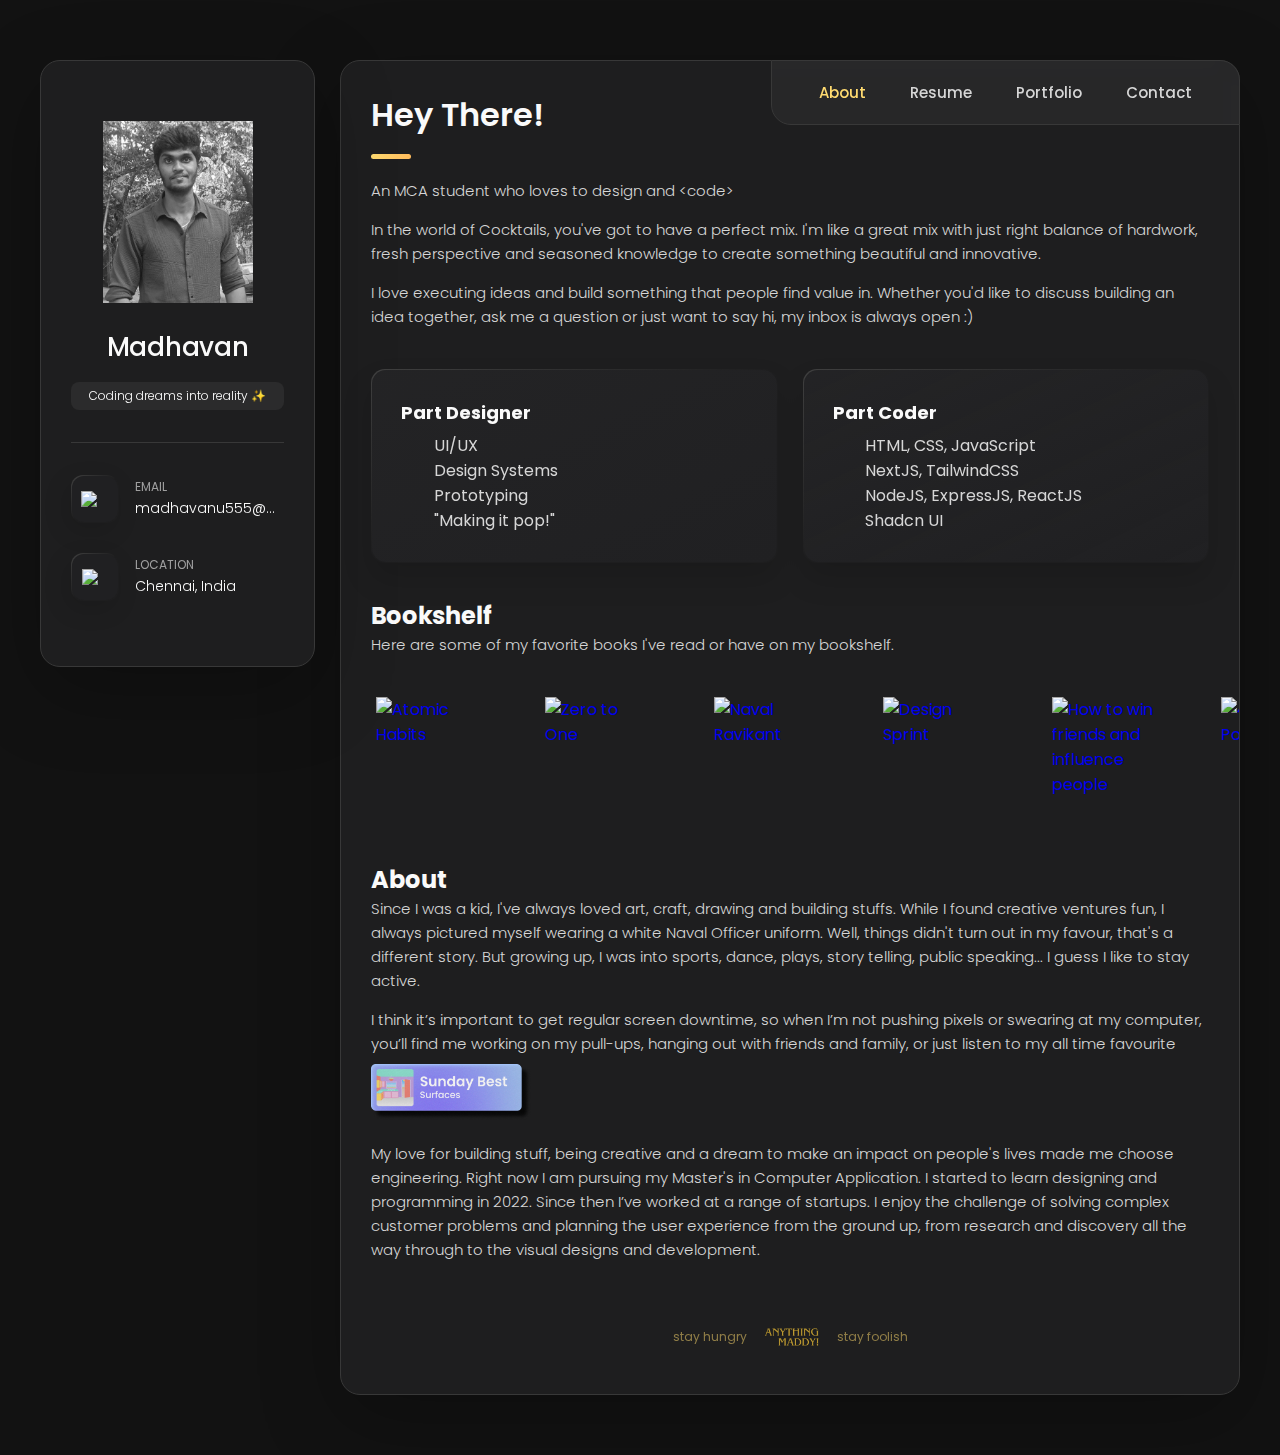
==== index.html @ 7c561928 "Update source" ====
<!DOCTYPE html>
<html lang="en">

<head>
    <meta charset="UTF-8">
    <meta http-equiv="X-UA-Compatible" content="IE=edge">
    <meta name="viewport" content="width=device-width, initial-scale=1.0">
    <title>Madhavan Portfolio</title>
    <meta name="description" content="Welcome! I am Madhavan, an MCA student who loves to design and code. 
  In the world of Cocktails, you've got to have a perfect mix. I'm like a great mix with just right balance of hardwork, 
  fresh perspective and seasoned knowledge to create something beautiful and innovative. Explore my portfolio and reach out to me,
  whether you'd like to discuss building an idea together, ask me a question or just want to say hi, my inbox is always open ">


    <link rel="icon" type="image/x-icon" href="Madhavan.com/assets/images/MaddyFavicon.jpeg">

    <!-- for microsoft clarity (analytics) -->

    <script type="text/javascript">
        (function(c, l, a, r, i, t, y) {
            c[a] = c[a] || function() {
                (c[a].q = c[a].q || []).push(arguments)
            };
            t = l.createElement(r);
            t.async = 1;
            t.src = "https://www.clarity.ms/tag/" + i;
            y = l.getElementsByTagName(r)[0];
            y.parentNode.insertBefore(t, y);
        })(window, document, "clarity", "script", "iaod2ziy6x");
    </script>


    <!--
    - custom css link
  -->
    <link rel="stylesheet" href="Madhavan.com/assets/css/style.css">

    <!--
    - google font link
  -->
    <link rel="preconnect" href="https://fonts.googleapis.com">
    <link rel="preconnect" href="https://fonts.gstatic.com" crossorigin>
    <link href="https://fonts.googleapis.com/css2?family=Poppins:wght@300;400;500;600&display=swap" rel="stylesheet">
</head>

<body>

    <!--
    - #MAIN
  -->

    <main>

        <!--
      - #SIDEBAR
    -->

        <aside class="sidebar" data-sidebar>

            <div class="sidebar-info">

                <figure class="avatar-box">
                    <img src="./Madhavan.com/assets/images/Madhavan.jpg" alt="Madhavan A R" width="80" id="kunal" loading="eager">
                </figure>

                <div class="info-content">
                    <h1 class="name" title="Madhavan">Madhavan</h1>

                    <p class="title">Coding dreams into reality ✨ </p>
                </div>

                <button class="info_more-btn" data-sidebar-btn>
          <p>More</p>
        </button>

            </div>

            <div class="sidebar-info_more">

                <div class="separator"></div>

                <ul class="contacts-list">

                    <li class="contact-item">

                        <div class="icon-box">
                            <img src="https://em-content.zobj.net/source/microsoft-teams/363/love-letter_1f48c.png" style="width: 60%; pointer-events: none;
              user-select: none;" class=".amelia-img" />
                        </div>

                        <div class="contact-info">
                            <p class="contact-title">Email</p>

                            <a href="mailto:madhavanu555@gmail.com" class="contact-link">madhavanu555@gmail.com</a>
                        </div>

                    </li>

                    <!-- <li class="contact-item">

            <div class="icon-box">
              <ion-icon name="phone-portrait-outline"></ion-icon>
            </div>

            <div class="contact-info">
              <p class="contact-title">Phone</p>

              <a href="tel:+919326007088" class="contact-link">+91 9326007088</a>
            </div>

          </li> -->

                    <!-- <li class="contact-item">

            <div class="icon-box">
              <ion-icon name="calendar-outline"></ion-icon>
            </div>

            <div class="contact-info">
              <p class="contact-title">Birthday</p>

              <time datetime="1982-06-23">June 23, 1982</time>
            </div>

          </li> -->

                    <li class="contact-item">

                        <div class="icon-box">
                            <img src="https://em-content.zobj.net/source/microsoft-teams/363/world-map_1f5fa-fe0f.png" style="width: 55%; pointer-events: none;
              user-select: none;" class=".amelia-img" />
                        </div>

                        <div class="contact-info">
                            <p class="contact-title">Location</p>

                            <address>Chennai, India</address>
                        </div>

                    </li>

                </ul>

                <div class="separator"></div>

                <ul class="social-list">

                    <li class="social-item">
                        <a href="https://github.com/MadhavanAR" target="_blank" class="social-link">
                            <ion-icon name="logo-github"></ion-icon>
                        </a>
                    </li>

                    <li class="social-item">
                        <a href="https://www.linkedin.com/in/madhavan-a-86780228a?utm_source=share&utm_campaign=share_via&utm_content=profile&utm_medium=android_app" target="_blank" class="social-link">
                            <ion-icon name="logo-linkedin"></ion-icon>
                        </a>
                    </li>

                    <li class="social-item">
                        <a href="https://www.instagram.com/_.maddy_here._/?next=%2F&hl=en" target="_blank" class="social-link">
                            <ion-icon name="logo-instagram"></ion-icon>
                        </a>
                    </li>

                    <li class="social-item">
                        <a href="https://x.com/Madhavan251202?t=zsBFWeDuVeIXsaVgObtdQg&s=08" target="_blank" class="social-link">
                            <ion-icon name="logo-twitter"></ion-icon>
                        </a>
                    </li>

                
                </ul>

            </div>

        </aside>





        <!--
      - #main-content
    -->

        <div class="main-content">

            <!--
        - #NAVBAR
      -->

            <nav class="navbar">

                <ul class="navbar-list">

                    <li class="navbar-item">
                        <button class="navbar-link  active" data-nav-link>About</button>
                    </li>

                    <li class="navbar-item">
                        <button class="navbar-link" data-nav-link>Resume</button>
                    </li>

                    <li class="navbar-item">
                        <button class="navbar-link" data-nav-link>Portfolio</button>
                    </li>

                    <li class="navbar-item">
                        <button class="navbar-link" data-nav-link>Contact</button>
                    </li>

                </ul>

            </nav>





            <!--
        - #WELCOME
      -->

            <article class="about  active" data-page="about">

                <header>
                    <h2 class="h2 article-title">Hey There!</h2>
                </header>

                <section class="about-text">
                    <p>
                        An MCA student who loves to design and &ltcode&gt
                    </p>

                    <p>
                        In the world of Cocktails, you've got to have a perfect mix. I'm like a great mix with just right balance of hardwork, fresh perspective and seasoned knowledge to create something beautiful and innovative.
                    </p>
                    <p>
                        I love executing ideas and build something that people find value in. Whether you'd like to discuss building an idea together, ask me a question or just want to say hi, my inbox is always open :)
                    </p>
                </section>


                <!--
          - service
        -->

                <section class="service">

                    <!-- <h3 class="h3 service-title">What i'm doing</h3> -->

                    <ul class="service-list">

                        <li class="service-item">

                            <!-- <div class="service-icon-box">
                <img src="https://raw.githubusercontent.com/Tarikul-Islam-Anik/Animated-Fluent-Emojis/master/Emojis/Smilies/Alien.png" alt="design icon" width="20">
              </div> -->

                            <div class="service-content-box">
                                <h4 class="h4 service-item-title">Part Designer</h4>

                                <ul style="color: #d6d6d6; text-align: left;">
                                    <li style="display: flex;"><img src="https://em-content.zobj.net/source/microsoft-teams/363/mobile-phone_1f4f1.png" style="width: 1.6rem; padding: 3px; margin-right: 7px; pointer-events: none;
                    user-select: none;" alt="" />UI/UX</li>

                                    <li style="display: flex;"><img src="https://em-content.zobj.net/source/microsoft-teams/363/yellow-heart_1f49b.png" style="width: 1.6rem; padding: 3px; margin-right: 7px; pointer-events: none;
                    user-select: none;" alt="" />Design Systems</li>

                                    <li style="display: flex;"><img src="https://em-content.zobj.net/thumbs/240/microsoft/319/desktop-computer_1f5a5-fe0f.png" style="width: 1.6rem; padding: 3px; margin-right: 7px; pointer-events: none;
                    user-select: none;" alt="" />Prototyping</li>

                                    <li style="display: flex;"><img src="https://em-content.zobj.net/source/microsoft-teams/363/star_2b50.png" style="width: 1.6rem; padding: 3px; margin-right: 7px; pointer-events: none;
                    user-select: none;" alt="" />"Making it pop!"</li>


                                </ul>
                            </div>

                        </li>

                        <li class="service-item">

                            <!-- <div class="service-icon-box">
                <img src="https://raw.githubusercontent.com/Tarikul-Islam-Anik/Animated-Fluent-Emojis/master/Emojis/Smilies/Alien.png" alt="design icon" width="20">
              </div> -->

                            <div class="service-content-box">
                                <h4 class="h4 service-item-title">Part Coder</h4>

                                <ul style="color: #d6d6d6; text-align: left;">
                                    <li style="display: flex;"><img src="https://em-content.zobj.net/source/microsoft-teams/363/spider-web_1f578-fe0f.png" style="width: 1.6rem; padding: 3px; margin-right: 7px; pointer-events: none;
                    user-select: none;" alt="" />HTML, CSS, JavaScript</li>

                                    <li style="display: flex;"><img src="https://em-content.zobj.net/source/microsoft-teams/363/fire_1f525.png" style="width: 1.6rem; padding: 3px; margin-right: 7px; pointer-events: none;
                    user-select: none;" alt="" />NextJS, TailwindCSS</li>

                                    <li style="display: flex;"><img src="https://em-content.zobj.net/source/microsoft-teams/363/hundred-points_1f4af.png" style="width: 1.6rem; padding: 3px; margin-right: 7px; pointer-events: none;
                    user-select: none;" alt="" />NodeJS, ExpressJS, ReactJS</li>

                                    <li style="display: flex;"><img src="https://em-content.zobj.net/source/microsoft-teams/363/purple-heart_1f49c.png" style="width: 1.6rem; padding: 3px; margin-right: 7px; pointer-events: none;
                     user-select: none;" alt="" />Shadcn UI</li>


                                </ul>
                            </div>

                        </li>

                       

                    </ul>

                </section>


                

                <div class="modal-container" data-modal-container>

                    <div class="overlay" data-overlay></div>

                    <section class="testimonials-modal">

                        <button class="modal-close-btn" data-modal-close-btn>
              <ion-icon name="close-outline"></ion-icon>
            </button>

                        <div class="modal-img-wrapper">
                            <figure class="modal-avatar-box">
                                <img src="./Madhavan.com/assets/images/avatar-1.png" alt="Daniel lewis" width="80" data-modal-img>
                            </figure>

                            <img src="./Madhavan.com/assets/images/icon-quote.svg" alt="quote icon">
                        </div>

                        <div class="modal-content">

                            <h4 class="h3 modal-title" data-modal-title>Daniel lewis</h4>

                            <time datetime="2021-06-14">14 June, 2021</time>

                            <div data-modal-text>
                                <p>
                                    Richard was hired to create a corporate identity. We were very pleased with the work done. She has a lot of experience and is very concerned about the needs of book. Lorem ipsum dolor sit amet, ullamcous cididt consectetur adipiscing elit, seds do et
                                    eiusmod tempor incididunt ut laborels dolore magnarels alia.
                                </p>
                            </div>

                        </div>

                    </section>

                </div>


                <!--
          - features
        -->

                <section class="features">


                    <h3 class="h3 features-title">Bookshelf</h3>
                    <section class="about-text">
                        <p>Here are some of my favorite books I've read or have on my bookshelf.</p>
                    </section>

                    <ul class="features-list has-scrollbar">

                        <li class="features-item">
                            <a href="https://www.goodreads.com/book/show/40121378-atomic-habits?ref=nav_sb_ss_1_6" target="_blank">
                <img src="https://images-na.ssl-images-amazon.com/images/S/compressed.photo.goodreads.com/books/1655988385i/40121378.jpg" alt="Atomic Habits">
              </a>
                        </li>

                        <li class="features-item">
                            <a href="https://www.goodreads.com/book/show/18050143-zero-to-one?ref=nav_sb_ss_2_5" target="_blank">
                <img src="https://images-na.ssl-images-amazon.com/images/S/compressed.photo.goodreads.com/books/1630663027i/18050143.jpg" alt="Zero to One">
              </a>
                        </li>

                        <li class="features-item">
                            <a href="https://www.goodreads.com/book/show/54898389-the-almanack-of-naval-ravikant?ref=nav_sb_ss_1_5" target="_blank">
                <img src="https://images-na.ssl-images-amazon.com/images/S/compressed.photo.goodreads.com/books/1598011736i/54898389.jpg" alt="Naval Ravikant">
              </a>
                        </li>

                        <li class="features-item">
                            <a href="https://www.goodreads.com/book/show/25814544-sprint?from_search=true&from_srp=true&qid=n96TayUj0m&rank=1" target="_blank">
                <img src="https://images-na.ssl-images-amazon.com/images/S/compressed.photo.goodreads.com/books/1457284924i/25814544.jpg" alt="Design Sprint">
              </a>
                        </li>

                        <li class="features-item">
                            <a href="https://www.goodreads.com/book/show/4865.How_to_Win_Friends_and_Influence_People?ref=nav_sb_ss_1_7" target="_blank">
                <img src="https://images-na.ssl-images-amazon.com/images/S/compressed.photo.goodreads.com/books/1442726934i/4865.jpg" alt="How to win friends and influence people">
              </a>
                        </li>
<!-- 
                        <li class="features-item">
                            <a href="https://www.goodreads.com/book/show/40534545-ikigai?ref=nav_sb_ss_1_6" target="_blank">
                <img src="./assets/images/ikigai.png" alt="Ikigai">
              </a> -->
                        </li>

                        <li class="features-item">
                            <a href="https://www.goodreads.com/book/show/1303.The_48_Laws_of_Power?ref=nav_sb_ss_1_7" target="_blank">
                <img src="https://images-na.ssl-images-amazon.com/images/S/compressed.photo.goodreads.com/books/1634897112i/1303.jpg" alt="48 laws pf Power">
              </a>
                        </li>

                        <li class="features-item">
                            <a href="https://www.goodreads.com/book/show/36072.The_7_Habits_of_Highly_Effective_People?ref=nav_sb_ss_1_10" target="_blank">
                <img src="https://images-na.ssl-images-amazon.com/images/S/compressed.photo.goodreads.com/books/1421842784i/36072.jpg" alt="7 habits of highly effective people">
              </a>
                        </li>

                        <li class="features-item">
                            <a href="https://www.goodreads.com/book/show/30257963-12-rules-for-life?ref=nav_sb_ss_1_9" target="_blank">
                <img src="https://images-na.ssl-images-amazon.com/images/S/compressed.photo.goodreads.com/books/1512705866i/30257963.jpg" alt="12 Rules for Life">
              </a>
                        </li>

                        <li class="features-item">
                            <a href="https://www.goodreads.com/book/show/24693052-the-steal-like-an-artist-journal?ref=nav_sb_ss_2_21" target="_blank">
                <img src="https://images-na.ssl-images-amazon.com/images/S/compressed.photo.goodreads.com/books/1430943636i/24693052.jpg" alt="Steal like an Artist">
              </a>
                        </li>





                    </ul>

                </section>
                <br>
                <br>

                <h3 class="h3 features-title">About</h3>
                <section class="about-text">
                    <p>Since I was a kid, I've always loved art, craft, drawing and building stuffs. While I found creative ventures fun, I always pictured myself wearing a white Naval Officer uniform. Well, things didn't turn out in my favour, that's a
                        different story. But growing up, I was into sports, dance, plays, story telling, public speaking... I guess I like to stay active.
                    </p>

                    <p>
                        I think it’s important to get regular screen downtime, so when I’m not pushing pixels or swearing at my computer, you’ll find me working on my pull-ups, hanging out with friends and family, or just listen to my
                        all time favourite
                        <button class="song" id="song"><img src="Madhavan.com/assets/images/SundayBest.png" style="width: 10rem; margin-top: .5rem;" alt="Sunday Best" loading="eager" class="sundaybestbutton shimmer-effect"/></button>
                    </p>

                    <audio id="mySong">
              <source src="https://kuchbhikunal.com/assets/sundaybest.mp3" type="audio/mp3">
            </audio>


                    <p>
                        My love for building stuff, being creative and a dream to make an impact on people's lives made me choose engineering. Right now I am pursuing my Master's in Computer Application. I started to learn designing and programming in 2022. Since
                        then I’ve worked at a range of startups. I enjoy the challenge of solving complex customer problems and planning the user experience from the ground up, from research and discovery all the way through to the visual designs and
                        development.
                    </p>

                </section>

                <div style="display: flex; align-items: center; justify-content: center; margin-top: 3rem;">
                    <p style="color: #ffdb6e; opacity: .5; font-size: .75rem;">stay hungry</p>
                    <img src="Madhavan.com/assets/images/ANYTHING MADDY!.png" alt="Anything Maddy!" style="width: 3.5rem; opacity: .9; margin: 17px;">
                    <p style="color: #ffdb6e; opacity: .5; font-size: .75rem;">stay foolish</p>
                </div>

            </article>





            <!--
        - #RESUME
      -->

            <article class="resume" data-page="resume">

                <header>
                    <h2 class="h2 article-title">Resume</h2>
                </header>

                <button class="form-btn">
          <ion-icon name="arrow-down-circle"></ion-icon>
          <a href="Madhavan.com/assets/images/Madhavan CV.pdf" download style="text-decoration: none; color: #ffdb70;">Download Resume</a>
        </button>
                <br>

                <section class="timeline">

                    <div class="title-wrapper">
                        <div class="icon-box">
                            <img src="https://em-content.zobj.net/source/microsoft-teams/363/open-book_1f4d6.png" style="width: 60%;margin-top: -3px; pointer-events: none;
              user-select: none;" />
                        </div>

                        <h3 class="h3">Education</h3>
                    </div>

                    <ol class="timeline-list">

                        <li class="timeline-item">

                            <h4 class="h4 timeline-item-title">Dwaraka Doss Goverdhan Doss Vaishnav College</h4>

                            <span>2023 — 2025 <br>Present</span>

                            <p class="timeline-text">
                                MCA General
                            </p>

                        </li>

                        <li class="timeline-item">

                            <h4 class="h4 timeline-item-title">SRM University Ramapuram</h4>

                            <span>2020 — 2023 <br></span>

                            <p class="timeline-text">
                                Bachelor of Science in Physics 
                            </p>

                        </li>

                        <li class="timeline-item">

                            <h4 class="h4 timeline-item-title"> Grace Matriculation Higher Seconday School</h4>

                            <span>2019 — 2020<br></span>

                            <p class="timeline-text">
                                HSC Science
                            </p>

                        </li>

                        <li class="timeline-item">

                            <h4 class="h4 timeline-item-title"> Grace Matriculation Higher Seconday School</h4>

                            <span>2017 — 2018<br></span>

                            <p class="timeline-text">
                                SSLC
                            </p>

                        </li>

                    </ol>

                </section>

                <section class="timeline">

                    <div class="title-wrapper">
                        <div class="icon-box">
                            <img src="https://em-content.zobj.net/source/microsoft-teams/363/hourglass-done_231b.png" style="width: 55%; pointer-events: none;
              user-select: none;" />
                        </div>

                        <h3 class="h3">Experience</h3>
                    </div>

                    <ol class="timeline-list">

                        <li class="timeline-item">

                            <h4 class="h4 timeline-item-title">Full Stack Developer</h4>

                            <span>May 2024 - Present</span>

                            <p class="timeline-text">
                                VIZDALE
                            </p>

                        </li>

                        <li class="timeline-item">

                            <h4 class="h4 timeline-item-title">CRM Data Analyst</h4>

                            <span>June 2023 - July 2023</span>

                            <p class="timeline-text">
                                DVS RESEARCH AND CAPITAL SERVICES PRIVATE LIMITED
                            </p>

                        </li>


                    </ol>

                </section>

                <section class="skill">

                    <h3 class="h3 skills-title">My skills</h3>

                    <ul class="skills-list content-card">

                        <li class="skills-item">

                            <div class="title-wrapper">
                                <h5 class="h5">Front-end</h5>
                                <data value="80">80%</data>
                            </div>

                            <div class="skill-progress-bg">
                                <div class="skill-progress-fill" style="width: 80%;"></div>
                            </div>

                        </li>

                        <li class="skills-item">

                            <div class="title-wrapper">
                                <h5 class="h5">Back-end</h5>
                                <data value="70">70%</data>
                            </div>

                            <div class="skill-progress-bg">
                                <div class="skill-progress-fill" style="width: 70%;"></div>
                            </div>

                        </li>

                        <li class="skills-item">

                            <div class="title-wrapper">
                                <h5 class="h5">Design</h5>
                                <data value="50">90%</data>
                            </div>

                            <div class="skill-progress-bg">
                                <div class="skill-progress-fill" style="width: 90%;"></div>
                            </div>

                        </li>

                        <li class="skills-item">

                            <div class="title-wrapper">
                                <h5 class="h5">Outdoor Games</h5>
                                <data value="90">80%</data>
                            </div>

                            <div class="skill-progress-bg">
                                <div class="skill-progress-fill" style="width: 80%;"></div>
                            </div>

                        </li>



                    </ul>

                </section>
                <div style="display: flex; align-items: center; justify-content: center; margin-top: 3rem;">
                    <p style="color: #ffdb6e; opacity: .5; font-size: .75rem;">stay hungry</p>
                    <img src="Madhavan.com/assets/images/ANYTHING MADDY!.png" alt="Anything Maddy!" style="width: 3.5rem; opacity: .9; margin: 17px;">
                    <p style="color: #ffdb6e; opacity: .5; font-size: .75rem;">stay foolish</p>
                </div>

            </article>





            <!--
        - #PORTFOLIO
      -->

            <article class="portfolio" data-page="portfolio">

                <header>
                    <h2 class="h2 article-title">Portfolio</h2>
                </header>

                <section class="about-text">
                    <p>It has been an absolute pleasure to put my heart and soul into these projects. While you're here, browse these projects.</p>
                </section>

                <section class="projects">

                    <ul class="filter-list">

                        <li class="filter-item">
                            <button class="active" data-filter-btn>All</button>
                        </li>

                        <li class="filter-item">
                            <button data-filter-btn>Design</button>
                        </li>

                        <li class="filter-item">
                            <button data-filter-btn>Development</button>
                        </li>

                        <li class="filter-item">
                            <button data-filter-btn>Upcoming</button>
                        </li>



                    </ul>

                    <div class="filter-select-box">

                        <button class="filter-select" data-select>

              <div class="select-value" data-selecct-value>Select category</div>

              <div class="select-icon">
                <ion-icon name="chevron-down"></ion-icon>
              </div>

            </button>

                        <ul class="select-list">

                            <li class="select-item">
                                <button data-select-item>All</button>
                            </li>

                            <li class="select-item">
                                <button data-select-item>Design</button>
                            </li>

                            <!-- <li class="select-item">
                <button data-select-item>Applications</button>
              </li> -->

                            <li class="select-item">
                                <button data-select-item>Development</button>
                            </li>

                            <li class="select-item">
                                <button data-select-item>Upcoming</button>
                            </li>

                        </ul>

                    </div>

                    <!-- <div style="display: flex; align-items: center; justify-content: center;">
            <h3 style="color: #d6d6d6;">Updating Soon...</h3>
          </div> -->

          <ul class="timeline-posts-list">
            

            <li class="timeline-post-item">
                <a>

                    <figure class="timeline-banner-box">
                        <img src="Madhavan.com/assets/images/Dashboard.png" alt="" loading="lazy">
                    </figure>

                    <div class="timeline-content">

                        <div class="timeline-meta">
                            <p class="webdev">Web development</p>
                           
                        </div>

                        <h3 class="h3 timeline-item-title">Mad Style Hub</h3>
                        <p class="project-description">Mad Style Hub is an innovative e-commerce platform designed to provide an exceptional shopping experience for fashion enthusiasts. Our platform offers a wide range of trendy dresses and accessories, curated to meet the diverse needs and preferences of our customers.</p>
                        <p>
                            <span class="label">NextJS</span>
                            <span class="label">Tailwind CSS</span>
                            <span class="label">ShadcnUI</span>
                            <span class="label">Nodejs</span>
                            <span class="label">MongoDB</span>
                            <span class="label">Typescript</span>
                            <!-- Add more labels for other tech tools -->
                        </p>
                        <button class="source-btn" onclick="window.location.href='https://mad-style-hub-admin-dashboard-te5j.vercel.app/';">
                            <ion-icon name="paper-plane" role="img" class="md hydrated" aria-label="paper plane"></ion-icon>
                            <span>View Source Code</span>
                        </button>

                    </div>

                </a>
            </li>
              
         <li class="timeline-post-item">
            <a>

                <figure class="timeline-banner-box">
                    <img src="Madhavan.com/assets/images/Buddy.jpeg" alt="Buddy AI" loading="lazy">
                </figure>

                <div class="timeline-content">

                    <div class="timeline-meta">
                        <p class="webdev">Design</p>
                       
                    </div>

                    <h3 class="h3 timeline-item-title">Budyy AI</h3>
                    <p class="project-description">Buddy AI is not just another AI assistant; it's your reliable companion for personal growth, well-being, and entertainment. With a focus on intuitive design and seamless user experience, Buddy AI offers a range of functionalities to support users in various aspects of their lives.
                    </p>
                    <p>
                        <span class="label">Figma</span>
                        <span class="label">UX</span>
                        <!-- Add more labels for other tech tools -->
                    </p>
                    <button class="source-btn" onclick="window.location.href='https://buddyai05.netlify.app/';">
                        <ion-icon name="paper-plane" role="img" class="md hydrated" aria-label="paper plane"></ion-icon>
                        <span>View Source Code</span>
                    </button>

                </div>

            </a>
        </li>

        <li class="timeline-post-item">
            <a>

                <figure class="timeline-banner-box">
                    <img src="Madhavan.com/assets/images/URL Shortner.png" alt="" loading="lazy">
                </figure>

                <div class="timeline-content">

                    <div class="timeline-meta">
                        <p class="webdev">Web development</p>
                       
                    </div>

                    <h3 class="h3 timeline-item-title">URL Shortner</h3>
                    <p class="project-description">In this project, I developed a full-fledged URL shortening service that allows users to easily shorten long URLs into concise, easy-to-share links. The project showcases my proficiency in the MERN stack and demonstrates my ability to build scalable and efficient web applications.</p>
                    <p>
                        <span class="label">ReactJS</span>
                        <span class="label">Nodejs</span>
                        <span class="label">MongoDB</span>
                        <span class="label">JavaScript</span>
                        <!-- Add more labels for other tech tools -->
                    </p>
                    <button class="source-btn" onclick="window.location.href='https://github.com/MadhavanAR/URL-SHORTNER';">
                        <ion-icon name="paper-plane" role="img" class="md hydrated" aria-label="paper plane"></ion-icon>
                        <span>View Source Code</span>
                    </button>

                </div>

            </a>
        </li>
          

     </ul>

                    <!-- <ul class="project-list">

                        <li class="project-item  active" data-filter-item data-category="development">
                            <a href="https://www.figma.com/file/pOWLwiZQYDkhODW8wCMSTI/BUDDY?type=design&node-id=0%3A1&mode=design&t=Y56iwBIkmrlAlgS3-1" target="_blank">

                                <figure class="project-img">
                                    <div class="project-item-icon-box">
                                        <ion-icon name="eye-outline"></ion-icon>
                                    </div>

                                    <img src="./Madhavan.com/assets/images/Buddy.png" alt="Booksky" loading="lazy">
                                </figure>

                                <h3 class="project-title">Buddy AI</h3>

                                <p class="project-category">Web development</p>

                                <p>
                                    <span class="label">Figma</span>
                                    <span class="label">UX</span>
                                </p>

                            </a>
                        </li>

                    </ul> -->

                </section>
                <div style="display: flex; align-items: center; justify-content: center; margin-top: 3rem;">
                    <p style="color: #ffdb6e; opacity: .5; font-size: .75rem;">stay hungry</p>
                    <img src="Madhavan.com/assets/images/ANYTHING MADDY!.png" alt="Anything Maddy!" style="width: 3.5rem; opacity: .9; margin: 17px;">
                    <p style="color: #ffdb6e; opacity: .5; font-size: .75rem;">stay foolish</p>
                </div>

            </article>


            
            <!--
        - #CONTACT
      -->

            <article class="contact" data-page="contact">

                <header>
                    <h2 class="h2 article-title">Contact</h2>
                </header>

                <section class="about-text" style="margin-top: -10px;">
                    <p>
                        I'm here to help!<br> Have any suggestion or interested in working together on a project? Go ahead, I’d like to connect with you.
                    </p>
                </section>

                <!-- <section class="mapbox" data-mapbox>
          <figure>
            <iframe
              src="https://www.google.co.in/maps/place/Porur,+Chennai,+Tamil+Nadu/@13.0376118,80.1443284,15z/data=!3m1!4b1!4m6!3m5!1s0x3a52611b90488f51:0x9665a1353b333074!8m2!3d13.0381896!4d80.1565461!16zL20vMDV6MDE5?entry=ttu"
              width="400" height="300" loading="lazy"></iframe>
          </figure>
        </section> -->

                <section class="contact-form">

                    <h3 class="h3 form-title">Contact Form</h3>

                    <form action='/assets/success' class='form' method='POST' name='contact'><input type='hidden' name='form-name' value='contact' />

                        <div class="input-wrapper">
                            <input type="text" name="fullname" class="form-input" placeholder="Full name" required data-form-input>

                            <input type="email" name="email" class="form-input" placeholder="Email address" required data-form-input>

                            <input type="tel" name="tel" class="form-input" placeholder="Contact Number" required data-form-input>

                            <input type="url" name="linkedin" class="form-input" placeholder="Linkedin (optional)" data-form-input>
                        </div>

                        <textarea name="message" class="form-input" placeholder="Your Message" required data-form-input></textarea>

                        <button class="form-btn" type="submit"> <!-- disabled data-form-btn -->
              <ion-icon name="paper-plane"></ion-icon>
              <span>Send Message</span>
            </button>

                    </form>

                    <div class="separator"></div>

                    <ul class="social-list">

                        <li class="social-item">
                            <a href="https://github.com/MadhavanAR" target="_blank" class="social-link">
                                <ion-icon name="logo-github"></ion-icon>
                            </a>
                        </li>

                        <li class="social-item">
                            <a href=" " target="_blank" class="social-link">
                                <ion-icon name="logo-linkedin"></ion-icon>
                            </a>
                        </li>

                        <li class="social-item">
                            <a href="https://www.instagram.com/_.maddy_here._/?next=%2F&hl=en" target="_blank" class="social-link">
                                <ion-icon name="logo-instagram"></ion-icon>
                            </a>
                        </li>

                        <li class="social-item">
                            <a href="https://x.com/Madhavan251202?t=zsBFWeDuVeIXsaVgObtdQg&s=08" target="_blank" class="social-link">
                                <ion-icon name="logo-twitter"></ion-icon>
                            </a>
                        </li>

                    </ul>

        </div>

        </section>


        </article>

        </div>

    </main>



    <button class="scroll-to-top-btn" onclick="scrollToTop()">
        <ion-icon name="arrow-up-outline"></ion-icon>
      </button>


    <!--
    - custom js link
  -->
    <script src="./Madhavan.com/assets/js/script.js"></script>

    <!--
    - ionicon link
  -->
    <script type="module" src="https://unpkg.com/ionicons@5.5.2/dist/ionicons/ionicons.esm.js"></script>
    <script nomodule src="https://unpkg.com/ionicons@5.5.2/dist/ionicons/ionicons.js"></script>

</body>

</html>
---- Madhavan.com/assets/css/style.css ----
:root {
    --bg-gradient-onyx: linear-gradient( to bottom right, hsl(240, 1%, 25%) 3%, hsl(0, 0%, 19%) 97%);
    --bg-gradient-jet: linear-gradient( to bottom right, hsla(240, 1%, 18%, 0.251) 0%, hsla(240, 2%, 11%, 0) 100%), hsl(240, 2%, 13%);
    --bg-gradient-yellow-1: linear-gradient( to bottom right, hsl(45, 100%, 71%) 0%, hsla(36, 100%, 69%, 0) 50%);
    --bg-gradient-yellow-2: linear-gradient( 135deg, hsla(45, 100%, 71%, 0.251) 0%, hsla(35, 100%, 68%, 0) 59.86%), hsl(240, 2%, 13%);
    --border-gradient-onyx: linear-gradient( to bottom right, hsl(0, 0%, 25%) 0%, hsla(0, 0%, 25%, 0) 50%);
    --text-gradient-yellow: linear-gradient( to right, hsl(45, 100%, 72%), hsl(35, 100%, 68%));
    /* solid */
    --jet: hsl(0, 0%, 22%);
    --onyx: hsl(240, 1%, 17%);
    --eerie-black-1: hsl(240, 2%, 13%);
    --eerie-black-2: hsl(240, 2%, 12%);
    --smoky-black: hsl(0, 0%, 7%);
    --white-1: hsl(0, 0%, 100%);
    --white-2: hsl(0, 0%, 98%);
    --orange-yellow-crayola: hsl(45, 100%, 72%);
    --vegas-gold: hsl(45, 54%, 58%);
    --light-gray: hsl(0, 0%, 84%);
    --light-gray-70: hsla(0, 0%, 84%, 0.7);
    --bittersweet-shimmer: hsl(0, 43%, 51%);
    /**
   * typography
   */
    /* font-family */
    --ff-poppins: 'Poppins', sans-serif;
    /* font-size */
    --fs-1: 24px;
    --fs-2: 18px;
    --fs-3: 17px;
    --fs-4: 16px;
    --fs-5: 15px;
    --fs-6: 14px;
    --fs-7: 13px;
    --fs-8: 11px;
    /* font-weight */
    --fw-300: 300;
    --fw-400: 400;
    --fw-500: 500;
    --fw-600: 600;
    /**
   * shadow
   */
    --shadow-1: -4px 8px 24px hsla(0, 0%, 0%, 0.25);
    --shadow-2: 0 16px 30px hsla(0, 0%, 0%, 0.25);
    --shadow-3: 0 16px 40px hsla(0, 0%, 0%, 0.25);
    --shadow-4: 0 25px 50px hsla(0, 0%, 0%, 0.15);
    --shadow-5: 0 24px 80px hsla(0, 0%, 0%, 0.25);
    /**
   * transition
   */
    --transition-1: 0.25s ease;
    --transition-2: 0.5s ease-in-out;
}

/*-----------------------------------*\
  #RESET
\*-----------------------------------*/

*,
*::before,
*::after {
    margin: 0;
    padding: 0;
    box-sizing: border-box;
}

a {
    text-decoration: none;
}

li {
    list-style: none;
}

img,
ion-icon,
a,
button,
time,
span {
    display: block;
}

button {
    font: inherit;
    background: none;
    border: none;
    text-align: left;
    cursor: pointer;
    -webkit-tap-highlight-color: transparent;
    -webkit-touch-callout: none;
    -webkit-user-select: none;
    -khtml-user-select: none;
    -moz-user-select: none;
    -ms-user-select: none;
    user-select: none;
}

button:focus {
    outline: none !important;
}

#kunal {
    filter: grayscale(4);
}

#kunal:hover {
    transform: scale(1.05);
    transition: var(--transition-1);
    filter: none;
}

.shimmer-effect {
    color: rgb(209, 162, 32);
    display: inline-block;
    -webkit-mask: linear-gradient(-60deg, #f00 30%, rgba(200, 297, 297, 0.533), #f00 70%) right/400% 100%;
    background-repeat: no-repeat;
    animation: shimmer 2.5s infinite;
    font-size: 50px;
    max-width: 200px;
}

@keyframes shimmer {
    100% {
        -webkit-mask-position: left
    }
}

input,
textarea {
    display: block;
    width: 100%;
    background: none;
    font: inherit;
}

::selection {
    background: var(--orange-yellow-crayola);
    color: var(--smoky-black);
}

:focus {
    outline-color: var(--orange-yellow-crayola);
}

html {
    font-family: var(--ff-poppins);
}

body {
    background: var(--smoky-black);
}

/*-----------------------------------*\
  #REUSED STYLE
\*-----------------------------------*/

.sidebar,
article {
    background: var(--eerie-black-2);
    border: 1px solid var(--jet);
    border-radius: 20px;
    padding: 15px;
    box-shadow: var(--shadow-1);
    z-index: 1;
}

.separator {
    width: 100%;
    height: 1px;
    background: var(--jet);
    margin: 16px 0;
}

.icon-box {
    position: relative;
    background: var(--border-gradient-onyx);
    width: 30px;
    height: 30px;
    border-radius: 8px;
    display: flex;
    justify-content: center;
    align-items: center;
    font-size: 16px;
    color: var(--orange-yellow-crayola);
    box-shadow: var(--shadow-1);
    z-index: 1;
}

.icon-box::before {
    content: "";
    position: absolute;
    inset: 1px;
    background: var(--eerie-black-1);
    border-radius: inherit;
    z-index: -1;
}

.icon-box ion-icon {
    --ionicon-stroke-width: 35px;
}

article {
    display: none;
}

article.active {
    display: block;
    animation: fade 0.5s ease backwards;
}

@keyframes fade {
    0% {
        opacity: 0;
    }
    100% {
        opacity: 1;
    }
}

.h2,
.h3,
.h4,
.h5 {
    color: var(--white-2);
    text-transform: capitalize;
}

.h2 {
    font-size: var(--fs-1);
}

.h3 {
    font-size: var(--fs-2);
}

.h4 {
    font-size: var(--fs-4);
}

.h5 {
    font-size: var(--fs-7);
    font-weight: var(--fw-500);
}

.article-title {
    position: relative;
    padding-bottom: 7px;
}

.article-title::after {
    content: "";
    position: absolute;
    bottom: 0;
    left: 0;
    width: 30px;
    height: 3px;
    background: var(--text-gradient-yellow);
    border-radius: 3px;
}

.has-scrollbar::-webkit-scrollbar {
    width: 5px;
    /* for vertical scrollbar */
    height: 5px;
    /* for horizontal scrollbar */
}

.has-scrollbar::-webkit-scrollbar-track {
    background: var(--onyx);
    border-radius: 5px;
}

.has-scrollbar::-webkit-scrollbar-thumb {
    background: var(--orange-yellow-crayola);
    border-radius: 5px;
}

.has-scrollbar::-webkit-scrollbar-button {
    width: 20px;
}

.content-card {
    position: relative;
    background: var(--border-gradient-onyx);
    padding: 15px;
    padding-top: 45px;
    border-radius: 14px;
    box-shadow: var(--shadow-2);
    cursor: pointer;
    z-index: 1;
}

.content-card::before {
    content: "";
    position: absolute;
    inset: 1px;
    background: var(--bg-gradient-jet);
    border-radius: inherit;
    z-index: -1;
}

/*-----------------------------------*\
  #MAIN
\*-----------------------------------*/

main {
    margin: 15px 12px;
    margin-bottom: 75px;
    min-width: 259px;
}

.amelia-img {
    pointer-events: none;
    user-select: none;
}

/*-----------------------------------*\
  #SIDEBAR
\*-----------------------------------*/

.sidebar {
    margin-bottom: 15px;
    max-height: 112px;
    overflow: hidden;
    transition: var(--transition-2);
}

.sidebar.active {
    max-height: 405px;
}

.sidebar-info {
    position: relative;
    display: flex;
    justify-content: flex-start;
    align-items: center;
    gap: 15px;
}

.avatar-box {
    background: var(--bg-gradient-onyx);
    border-radius: 20px;
}

.info-content .name {
    color: var(--white-2);
    font-size: var(--fs-3);
    font-weight: var(--fw-500);
    letter-spacing: -0.25px;
    margin-bottom: 10px;
}

.info-content .title {
    color: var(--white-1);
    background: var(--onyx);
    font-size: var(--fs-8);
    font-weight: var(--fw-300);
    width: max-content;
    padding: 3px 12px;
    border-radius: 8px;
}

.info_more-btn {
    position: absolute;
    top: -15px;
    right: -15px;
    border-radius: 0 15px;
    font-size: 13px;
    color: var(--orange-yellow-crayola);
    background: var(--border-gradient-onyx);
    padding: 10px;
    box-shadow: var(--shadow-2);
    transition: var(--transition-1);
    z-index: 1;
}

.info_more-btn::before {
    content: "";
    position: absolute;
    inset: 1px;
    border-radius: inherit;
    background: var(--bg-gradient-jet);
    transition: var(--transition-1);
    z-index: -1;
}

.info_more-btn:hover,
.info_more-btn:focus {
    background: var(--bg-gradient-yellow-1);
}

.info_more-btn:hover::before,
.info_more-btn:focus::before {
    background: var(--bg-gradient-yellow-2);
}

.info_more-btn span {
    display: none;
}

.sidebar-info_more {
    opacity: 0;
    visibility: hidden;
    transition: var(--transition-2);
}

.sidebar.active .sidebar-info_more {
    opacity: 1;
    visibility: visible;
}

.contacts-list {
    display: grid;
    grid-template-columns: 1fr;
    gap: 16px;
}

.contact-item {
    min-width: 100%;
    display: flex;
    align-items: center;
    gap: 16px;
}

.contact-info {
    max-width: calc(100% - 46px);
    width: calc(100% - 46px);
}

.contact-title {
    color: var(--light-gray-70);
    font-size: var(--fs-8);
    text-transform: uppercase;
    margin-bottom: 2px;
}

.contact-info :is(.contact-link, time, address) {
    color: var(--white-2);
    font-size: var(--fs-7);
}

.contact-info address {
    font-style: normal;
}

.social-list {
    display: flex;
    justify-content: flex-start;
    align-items: center;
    gap: 15px;
    padding-bottom: 4px;
    padding-left: 7px;
}

.social-item .social-link {
    color: var(--light-gray-70);
    font-size: 18px;
}

.social-item .social-link:hover {
    color: var(--light-gray);
}

/*-----------------------------------*\
  #NAVBAR
\*-----------------------------------*/

.navbar {
    position: fixed;
    bottom: 0;
    left: 0;
    width: 100%;
    background: hsla(240, 1%, 17%, 0.75);
    backdrop-filter: blur(10px);
    border: 1px solid var(--jet);
    border-radius: 12px 12px 0 0;
    box-shadow: var(--shadow-2);
    z-index: 5;
}

.navbar-list {
    display: flex;
    flex-wrap: wrap;
    justify-content: center;
    align-items: center;
    padding: 0 10px;
}

.navbar-link {
    color: var(--light-gray);
    font-size: var(--fs-8);
    padding: 20px 7px;
    transition: color var(--transition-1);
}

.navbar-link:hover,
.navbar-link:focus {
    color: var(--light-gray-70);
}

.navbar-link.active {
    color: var(--orange-yellow-crayola);
}

/*-----------------------------------*\
  #ABOUT
\*-----------------------------------*/

.about .article-title {
    margin-bottom: 15px;
}

.about-text {
    color: var(--light-gray);
    font-size: var(--fs-6);
    font-weight: var(--fw-300);
    line-height: 1.6;
}

.about-text p {
    margin-bottom: 15px;
}

/**
 * #service 
 */

.service {
    margin-bottom: 35px;
}

.service-title {
    margin-bottom: 20px;
}

.service-list {
    display: grid;
    grid-template-columns: 1fr;
    gap: 20px;
}

.service-item {
    position: relative;
    background: var(--border-gradient-onyx);
    padding: 20px;
    border-radius: 14px;
    box-shadow: var(--shadow-2);
    z-index: 1;
}

.service-item::before {
    content: "";
    position: absolute;
    inset: 1px;
    background: var(--bg-gradient-jet);
    border-radius: inherit;
    z-index: -1;
}

.service-icon-box {
    margin-bottom: 10px;
}

.service-icon-box img {
    margin: auto;
}

.service-content-box {
    text-align: center;
}

.service-item-title {
    margin-bottom: 7px;
}

.service-item-text {
    color: var(--light-gray);
    font-size: var(--fs-6);
    font-weight: var(--fw-3);
    line-height: 1.6;
}


.modal-container {
    position: fixed;
    top: 0;
    left: 0;
    width: 100%;
    height: 100%;
    display: flex;
    justify-content: center;
    align-items: center;
    overflow-y: auto;
    overscroll-behavior: contain;
    z-index: 20;
    pointer-events: none;
    visibility: hidden;
}

.modal-container::-webkit-scrollbar {
    display: none;
}

.modal-container.active {
    pointer-events: all;
    visibility: visible;
}

.overlay {
    position: fixed;
    top: 0;
    left: 0;
    width: 100%;
    height: 100vh;
    background: hsl(0, 0%, 5%);
    opacity: 0;
    visibility: hidden;
    pointer-events: none;
    z-index: 1;
    transition: var(--transition-1);
}

.overlay.active {
    opacity: 0.8;
    visibility: visible;
    pointer-events: all;
}

.testimonials-modal {
    background: var(--eerie-black-2);
    position: relative;
    padding: 15px;
    margin: 15px 12px;
    border: 1px solid var(--jet);
    border-radius: 14px;
    box-shadow: var(--shadow-5);
    transform: scale(1.2);
    opacity: 0;
    transition: var(--transition-1);
    z-index: 2;
}

.modal-container.active .testimonials-modal {
    transform: scale(1);
    opacity: 1;
}

.modal-close-btn {
    position: absolute;
    top: 15px;
    right: 15px;
    background: var(--onyx);
    border-radius: 8px;
    width: 32px;
    height: 32px;
    display: flex;
    justify-content: center;
    align-items: center;
    color: var(--white-2);
    font-size: 18px;
    opacity: 0.7;
}

.modal-close-btn:hover,
.modal-close-btn:focus {
    opacity: 1;
}

.modal-close-btn ion-icon {
    --ionicon-stroke-width: 50px;
}

.modal-avatar-box {
    background: var(--bg-gradient-onyx);
    width: max-content;
    border-radius: 14px;
    margin-bottom: 15px;
    box-shadow: var(--shadow-2);
}

.modal-img-wrapper>img {
    display: none;
}

.modal-title {
    margin-bottom: 4px;
}

.modal-content time {
    font-size: var(--fs-6);
    color: var(--light-gray-70);
    font-weight: var(--fw-300);
    margin-bottom: 10px;
}

.modal-content p {
    color: var(--light-gray);
    font-size: var(--fs-6);
    font-weight: var(--fw-300);
    line-height: 1.6;
}

/**
 * #features 
 */

.features {
    margin-bottom: 15px;
}

.features-list {
    display: flex;
    justify-content: flex-start;
    align-items: flex-start;
    gap: -25px;
    margin: 0 -15px;
    padding: 15px;
    padding-bottom: 25px;
    overflow-x: auto;
    scroll-behavior: smooth;
    overscroll-behavior-inline: contain;
    scroll-snap-type: inline mandatory;
    scroll-padding-inline: 25px;
}

.features-item {
    min-width: 50%;
    scroll-snap-align: start;
}

.features-item img {
    width: 60%;
    /* filter: grayscale(1); */
    transition: var(--transition-1);
    border-radius: 0 10px 10px 0;
}

.features-item img:hover {
    scale: 1.1;
}

.song:hover {
    scale: .9;
    transition: ease-in-out 0.2s;
}

/*-----------------------------------*\
  #RESUME
\*-----------------------------------*/

.article-title {
    margin-bottom: 30px;
}

/**
 * education and experience 
 */

.timeline {
    margin-bottom: 30px;
}

.timeline .title-wrapper {
    display: flex;
    align-items: center;
    gap: 15px;
    margin-bottom: 25px;
}

.timeline-list {
    font-size: var(--fs-6);
    margin-left: 45px;
}

.timeline-item {
    position: relative;
}

.timeline-item:not(:last-child) {
    margin-bottom: 20px;
}

.timeline-item-title {
    font-size: var(--fs-6);
    line-height: 1.3;
    margin-bottom: 7px;
}

.timeline-list span {
    color: var(--vegas-gold);
    font-weight: var(--fw-400);
    line-height: 1.6;
}

.timeline-item:not(:last-child)::before {
    content: "";
    position: absolute;
    top: -25px;
    left: -30px;
    width: 1px;
    height: calc(100% + 50px);
    background: var(--jet);
}

.timeline-item::after {
    content: "";
    position: absolute;
    top: 5px;
    left: -33px;
    height: 6px;
    width: 6px;
    background: var(--text-gradient-yellow);
    border-radius: 50%;
    box-shadow: 0 0 0 4px var(--jet);
}

.timeline-text {
    color: var(--light-gray);
    font-weight: var(--fw-300);
    line-height: 1.6;
}

/**
 * skills 
 */

.skills-title {
    margin-bottom: 20px;
}

.skills-list {
    padding: 20px;
}

.skills-item:not(:last-child) {
    margin-bottom: 15px;
}

.skill .title-wrapper {
    display: flex;
    align-items: center;
    gap: 5px;
    margin-bottom: 8px;
}

.skill .title-wrapper data {
    color: var(--light-gray);
    font-size: var(--fs-7);
    font-weight: var(--fw-300);
}

.skill-progress-bg {
    background: var(--jet);
    width: 100%;
    height: 8px;
    border-radius: 10px;
}

.skill-progress-fill {
    background: var(--text-gradient-yellow);
    height: 100%;
    border-radius: inherit;
}

.tools {
    margin-bottom: 50px;
}

.tools-list {
    display: flex;
    justify-content: flex-start;
    align-items: flex-start;
    gap: 15px;
    padding: 15px 0px;
    padding-bottom: 35px;
    overflow-x: auto;
    scroll-behavior: smooth;
    overscroll-behavior-inline: contain;
    scroll-snap-type: inline mandatory;
}

.tools-item {
    min-width: fit-content;
    scroll-snap-align: center;
}

.content-card-resume {
    position: relative;
    background: var(--border-gradient-onyx);
    padding: 15px;
    border-radius: 14px;
    box-shadow: var(--shadow-2);
    cursor: pointer;
    z-index: 1;
}

.content-card-resume::before {
    content: "";
    position: absolute;
    inset: 1px;
    background: var(--bg-gradient-jet);
    border-radius: inherit;
    z-index: -1;
}

/*-----------------------------------*\
  #PORTFOLIO
\*-----------------------------------*/

.filter-list {
    display: none;
}

.filter-select-box {
    position: relative;
    margin-bottom: 25px;
}

.filter-select {
    background: var(--eerie-black-2);
    color: var(--light-gray);
    display: flex;
    justify-content: space-between;
    align-items: center;
    width: 100%;
    padding: 12px 16px;
    border: 1px solid var(--jet);
    border-radius: 14px;
    font-size: var(--fs-6);
    font-weight: var(--fw-300);
}

.filter-select.active .select-icon {
    transform: rotate(0.5turn);
}

.select-list {
    background: var(--eerie-black-2);
    position: absolute;
    top: calc(100% + 6px);
    width: 100%;
    padding: 6px;
    border: 1px solid var(--jet);
    border-radius: 14px;
    z-index: 2;
    opacity: 0;
    visibility: hidden;
    pointer-events: none;
    transition: 0.15s ease-in-out;
}

.filter-select.active+.select-list {
    opacity: 1;
    visibility: visible;
    pointer-events: all;
}

.select-item button {
    background: var(--eerie-black-2);
    color: var(--light-gray);
    font-size: var(--fs-6);
    font-weight: var(--fw-300);
    text-transform: capitalize;
    width: 100%;
    padding: 8px 10px;
    border-radius: 8px;
}

.select-item button:hover {
    --eerie-black-2: hsl(240, 2%, 20%);
}

.project-list {
    display: grid;
    grid-template-columns: 1fr;
    gap: 30px;
    margin-bottom: 10px;
}

.project-item {
    display: none;
}

.project-item.active {
    display: block;
    animation: scaleUp 0.25s ease forwards;
}

@keyframes scaleUp {
    0% {
        transform: scale(0.5);
    }
    100% {
        transform: scale(1);
    }
}

.project-item>a {
    width: 100%;
}

.project-img {
    position: relative;
    width: 100%;
    height: 200px;
    border-radius: 16px;
    overflow: hidden;
    margin-bottom: 15px;
}

.project-img::before {
    content: "";
    position: absolute;
    top: 0;
    left: 0;
    width: 100%;
    height: 100%;
    background: transparent;
    z-index: 1;
    transition: var(--transition-1);
}

.project-item>a:hover .project-img::before {
    background: hsla(0, 0%, 0%, 0.5);
}

.project-item-icon-box {
    --scale: 0.8;
    background: var(--jet);
    color: var(--orange-yellow-crayola);
    position: absolute;
    top: 50%;
    left: 50%;
    transform: translate(-50%, -50%) scale(var(--scale));
    font-size: 20px;
    padding: 18px;
    border-radius: 12px;
    opacity: 0;
    z-index: 1;
    transition: var(--transition-1);
}

.project-item>a:hover .project-item-icon-box {
    --scale: 1;
    opacity: 1;
}

.project-item-icon-box ion-icon {
    --ionicon-stroke-width: 50px;
}

.project-img img {
    width: 100%;
    height: 100%;
    object-fit: cover;
    transition: var(--transition-1);
}

.project-item>a:hover img {
    transform: scale(1.1);
}

.project-title,
.project-category {
    margin-left: 10px;
}

.project-title {
    color: var(--white-2);
    font-size: var(--fs-5);
    font-weight: var(--fw-400);
    text-transform: capitalize;
    line-height: 1.3;
}

.project-category {
    color: var(--light-gray-70);
    font-size: var(--fs-6);
    font-weight: var(--fw-300);
}

/*-----------------------------------*\
  #timeline
\*-----------------------------------*/

.timeline-posts {
    margin-bottom: 10px;
}

.timeline-posts-list {
    display: grid;
    grid-template-columns: 1fr;
    gap: 20px;
}

.timeline-post-item>a {
    position: relative;
    background: var(--border-gradient-onyx);
    height: 100%;
    box-shadow: var(--shadow-4);
    border-radius: 16px;
    z-index: 1;
}

.timeline-post-item>a::before {
    content: "";
    position: absolute;
    inset: 1px;
    border-radius: inherit;
    background: var(--eerie-black-1);
    z-index: -1;
}

.timeline-banner-box {
    width: 100%;
    height: 200px;
    border-radius: 12px;
    overflow: hidden;
}

.timeline-banner-box img {
    width: 100%;
    height: 100%;
    object-fit: cover;
    transition: var(--transition-1);
}

/* .timeline-post-item > a:hover .timeline-banner-box img { transform: scale(1.1); } */

.timeline-content {
    padding: 15px;
}

.timeline-meta {
    display: flex;
    justify-content: flex-start;
    align-items: center;
    gap: 7px;
    margin-bottom: 10px;
}

.timeline-meta :is(.timeline-category, time) {
    color: var(--light-gray-70);
    font-size: var(--fs-6);
    font-weight: var(--fw-300);
}

.timeline-meta .dot {
    background: var(--light-gray-70);
    width: 4px;
    height: 4px;
    border-radius: 4px;
}

.timeline-item-title {
    margin-bottom: 10px;
    line-height: 1.3;
    transition: var(--transition-1);
}

.timeline-post-item>a:hover .timeline-item-title {
    color: var(--orange-yellow-crayola);
}

.timeline-text {
    color: var(--light-gray);
    font-size: var(--fs-6);
    font-weight: var(--fw-300);
    line-height: 1.6;
}

/*-----------------------------------*\
  #CONTACT
\*-----------------------------------*/

.mapbox {
    position: relative;
    height: 250px;
    width: 100%;
    border-radius: 16px;
    margin-bottom: 30px;
    border: 1px solid var(--jet);
    overflow: hidden;
}

.mapbox figure {
    height: 100%;
}

.mapbox iframe {
    width: 100%;
    height: 100%;
    border: none;
    filter: grayscale(1) invert(1);
}

.contact-form {
    margin-bottom: 10px;
}

.form-title {
    margin-bottom: 20px;
}

.input-wrapper {
    display: grid;
    grid-template-columns: 1fr;
    gap: 25px;
    margin-bottom: 25px;
}

.form-input {
    color: var(--white-2);
    font-size: var(--fs-6);
    font-weight: var(--fw-400);
    padding: 13px 20px;
    border: 1px solid var(--jet);
    border-radius: 14px;
    outline: none;
}

.form-input::placeholder {
    font-weight: var(--fw-500);
}

.form-input:focus {
    border-color: var(--orange-yellow-crayola);
}

textarea.form-input {
    min-height: 100px;
    height: 120px;
    max-height: 200px;
    resize: vertical;
    margin-bottom: 25px;
}

textarea.form-input::-webkit-resizer {
    display: none;
}

.form-input:focus:invalid {
    border-color: var(--bittersweet-shimmer);
}

.form-btn {
    position: relative;
    width: 100%;
    background: var(--border-gradient-onyx);
    color: var(--orange-yellow-crayola);
    display: flex;
    justify-content: center;
    align-items: center;
    gap: 10px;
    padding: 13px 20px;
    border-radius: 14px;
    font-size: var(--fs-6);
    text-transform: capitalize;
    box-shadow: var(--shadow-3);
    z-index: 1;
    transition: var(--transition-1);
}

.form-btn::before {
    content: "";
    position: absolute;
    inset: 1px;
    background: var(--bg-gradient-jet);
    border-radius: inherit;
    z-index: -1;
    transition: var(--transition-1);
}

.form-btn ion-icon {
    font-size: 16px;
}

.form-btn:hover {
    background: var(--bg-gradient-yellow-1);
}

.form-btn:hover::before {
    background: var(--bg-gradient-yellow-2);
}

.form-btn:disabled {
    opacity: 0.7;
    cursor: not-allowed;
}

.form-btn:disabled:hover {
    background: var(--border-gradient-onyx);
}

.form-btn:disabled:hover::before {
    background: var(--bg-gradient-jet);
}

/*-----------------------------------*\
  #RESPONSIVE
\*-----------------------------------*/

/**
 * responsive larger than 450px screen
 */

@media (min-width: 450px) {
    /**
   * client
   */
    .features-item {
        min-width: calc(33.33% - 10px);
    }
    /**
   * #PORTFOLIO, timeline 
   */
    .project-img,
    .timeline-banner-box {
        height: auto;
    }
}

/**
 * responsive larger than 580px screen
 */

@media (min-width: 580px) {
    /**
   * CUSTOM PROPERTY
   */
    :root {
        /**
     * typography
     */
        --fs-1: 32px;
        --fs-2: 24px;
        --fs-3: 26px;
        --fs-4: 18px;
        --fs-6: 15px;
        --fs-7: 15px;
        --fs-8: 12px;
    }
    /**
   * #REUSED STYLE
   */
    .sidebar,
    article {
        width: 520px;
        margin-inline: auto;
        padding: 30px;
    }
    .article-title {
        font-weight: var(--fw-600);
        padding-bottom: 15px;
    }
    .article-title::after {
        width: 40px;
        height: 5px;
    }
    .icon-box {
        width: 48px;
        height: 48px;
        border-radius: 12px;
        font-size: 18px;
    }
    /**
   * #MAIN
   */
    main {
        margin-top: 60px;
        margin-bottom: 100px;
    }
    /**
   * #SIDEBAR
   */
    .sidebar {
        max-height: 180px;
        margin-bottom: 30px;
    }
    .sidebar.active {
        max-height: 584px;
    }
    .sidebar-info {
        gap: 25px;
    }
    .avatar-box {
        border-radius: 30px;
    }
    .avatar-box img {
        width: 120px;
    }
    .info-content .name {
        margin-bottom: 15px;
    }
    .info-content .title {
        padding: 5px 18px;
    }
    .info_more-btn {
        top: -30px;
        right: -30px;
        padding: 10px 15px;
    }
    .info_more-btn span {
        display: block;
        font-size: var(--fs-8);
    }
    .info_more-btn ion-icon {
        display: none;
    }
    .separator {
        margin: 32px 0;
    }
    .contacts-list {
        gap: 20px;
    }
    .contact-info {
        max-width: calc(100% - 64px);
        width: calc(100% - 64px);
    }
    /**
   * #NAVBAR
   */
    .navbar {
        border-radius: 20px 20px 0 0;
    }
    .navbar-list {
        gap: 20px;
    }
    .navbar-link {
        --fs-8: 14px;
    }
    /**
   * #ABOUT
   */
    .about .article-title {
        margin-bottom: 20px;
    }
    .about-text {
        margin-bottom: 40px;
    }
    /* service */
    .service-item {
        display: flex;
        justify-content: flex-start;
        align-items: flex-start;
        gap: 18px;
        padding: 30px;
    }
    .service-icon-box {
        margin-bottom: 0;
        margin-top: 5px;
    }
    .service-content-box {
        text-align: left;
    }
    /* testimonials */
    .testimonials-title {
        margin-bottom: 25px;
    }
    .testimonials-list {
        gap: 30px;
        margin: 0 -30px;
        padding: 30px;
        padding-bottom: 35px;
    }
    .content-card {
        padding: 30px;
        padding-top: 25px;
    }
    .testimonials-avatar-box {
        transform: translate(30px, -30px);
        border-radius: 20px;
    }
    .testimonials-avatar-box img {
        width: 80px;
    }
    .testimonials-item-title {
        margin-bottom: 10px;
        margin-left: 95px;
    }
    .testimonials-text {
        line-clamp: 2;
        -webkit-line-clamp: 2;
    }
    /* testimonials modal */
    .modal-container {
        padding: 20px;
    }
    .testimonials-modal {
        display: flex;
        justify-content: flex-start;
        align-items: stretch;
        gap: 25px;
        padding: 30px;
        border-radius: 20px;
    }
    .modal-img-wrapper {
        display: flex;
        flex-direction: column;
        align-items: center;
    }
    .modal-avatar-box {
        border-radius: 18px;
        margin-bottom: 0;
    }
    .modal-avatar-box img {
        width: 65px;
    }
    .modal-img-wrapper>img {
        display: block;
        flex-grow: 1;
        width: 35px;
    }
    /* features */
    .features-list {
        gap: 0px;
        margin: -35px -30px;
        padding: 35px;
        scroll-padding-inline: 45px;
    }
    .features-item {
        min-width: calc(33.33% - 35px);
    }
    /**
   * #RESUME
   */
    .timeline-list {
        margin-left: 65px;
    }
    .timeline-item:not(:last-child)::before {
        left: -40px;
    }
    .timeline-item::after {
        height: 8px;
        width: 8px;
        left: -43px;
    }
    .skills-item:not(:last-child) {
        margin-bottom: 25px;
    }
    /**
   * #PORTFOLIO, timeline
   */
    .project-img,
    .timeline-banner-box {
        border-radius: 16px;
    }
    .timeline-posts-list {
        gap: 30px;
    }
    .timeline-content {
        padding: 25px;
    }
    /**
   * #CONTACT
   */
    .mapbox {
        height: 380px;
        border-radius: 18px;
    }
    .input-wrapper {
        gap: 30px;
        margin-bottom: 30px;
    }
    .form-input {
        padding: 15px 20px;
    }
    textarea.form-input {
        margin-bottom: 30px;
    }
    .form-btn {
        --fs-6: 16px;
        padding: 16px 20px;
    }
    .form-btn ion-icon {
        font-size: 18px;
    }
}

/**
 * responsive larger than 768px screen
 */

@media (min-width: 768px) {
    /**
   * REUSED STYLE
   */
    .sidebar,
    article {
        width: 700px;
    }
    .has-scrollbar::-webkit-scrollbar-button {
        width: 100px;
    }
    /**
   * SIDEBAR
   */
    .contacts-list {
        grid-template-columns: 1fr 1fr;
        gap: 30px 15px;
    }
    /**
   * NAVBAR
   */
    .navbar-link {
        --fs-8: 15px;
    }
    /**
   * ABOUT
   */
    /* testimonials modal */
    .testimonials-modal {
        gap: 35px;
        max-width: 680px;
    }
    .modal-avatar-box img {
        width: 80px;
    }
    /**
   * PORTFOLIO
   */
    .article-title {
        padding-bottom: 20px;
    }
    .filter-select-box {
        display: none;
    }
    .filter-list {
        display: flex;
        justify-content: flex-start;
        align-items: center;
        gap: 25px;
        padding-left: 5px;
        margin-bottom: 30px;
    }
    .filter-item button {
        color: var(--light-gray);
        font-size: var(--fs-5);
        transition: var(--transition-1);
    }
    .filter-item button:hover {
        color: var(--light-gray-70);
    }
    .filter-item button.active {
        color: var(--orange-yellow-crayola);
    }
    /* portfolio and timeline grid */
    .project-list,
    .timeline-posts-list {
        grid-template-columns: 1fr 1fr;
    }
    /**
   * CONTACT
   */
    .input-wrapper {
        grid-template-columns: 1fr 1fr;
    }
    .form-btn {
        width: max-content;
        margin-left: auto;
    }
}

/**
 * responsive larger than 1024px screen
 */

@media (min-width: 1024px) {
    /**
   * CUSTOM PROPERTY
   */
    :root {
        /**
    * shadow
    */
        --shadow-1: -4px 8px 24px hsla(0, 0%, 0%, 0.125);
        --shadow-2: 0 16px 30px hsla(0, 0%, 0%, 0.125);
        --shadow-3: 0 16px 40px hsla(0, 0%, 0%, 0.125);
    }
    /**
   * REUSED STYLE
   */
    .sidebar,
    article {
        width: 950px;
        box-shadow: var(--shadow-5);
    }
    /**
   * MAIN 
   */
    main {
        margin-bottom: 60px;
    }
    .main-content {
        position: relative;
        width: max-content;
        margin: auto;
    }
    /**
   * NAVBAR
   */
    .navbar {
        position: absolute;
        bottom: auto;
        top: 0;
        left: auto;
        right: 0;
        width: max-content;
        border-radius: 0 20px;
        padding: 0 20px;
        box-shadow: none;
    }
    .navbar-list {
        gap: 30px;
        padding: 0 20px;
    }
    .navbar-link {
        font-weight: var(--fw-500);
    }
    /**
   * ABOUT
   */
    /* service */
    .service-list {
        grid-template-columns: 1fr 1fr;
        gap: 20px 25px;
    }
    /* testimonials */
    .testimonials-item {
        min-width: calc(50% - 15px);
    }
    /* features */
    .features-item {
        min-width: calc(25% - 38px);
    }
    /**
   * PORTFOLIO
   */
    .project-list {
        grid-template-columns: repeat(3, 1fr);
    }
    /**
   * timeline
   */
    .timeline-banner-box {
        height: 230px;
    }
}

/**
 * responsive larger than 1250px screen
 */

@media (min-width: 1250px) {
    /**
   * RESET
   */
    body::-webkit-scrollbar {
        width: 20px;
    }
    body::-webkit-scrollbar-track {
        background: var(--smoky-black);
    }
    body::-webkit-scrollbar-thumb {
        border: 5px solid var(--smoky-black);
        background: hsla(0, 0%, 100%, 0.1);
        border-radius: 20px;
        box-shadow: inset 1px 1px 0 hsla(0, 0%, 100%, 0.11), inset -1px -1px 0 hsla(0, 0%, 100%, 0.11);
    }
    body::-webkit-scrollbar-thumb:hover {
        background: hsla(0, 0%, 100%, 0.15);
    }
    body::-webkit-scrollbar-button {
        height: 60px;
    }
    /**
   * REUSED STYLE
   */
    .sidebar,
    article {
        width: auto;
    }
    article {
        min-height: 100%;
    }
    /**
   * MAIN
   */
    main {
        max-width: 1200px;
        margin-inline: auto;
        display: flex;
        justify-content: center;
        align-items: stretch;
        gap: 25px;
    }
    .main-content {
        min-width: 75%;
        width: 75%;
        margin: 0;
    }
    /**
   * SIDEBAR
   */
    .sidebar {
        position: sticky;
        top: 60px;
        max-height: max-content;
        height: 100%;
        margin-bottom: 0;
        padding-top: 60px;
        z-index: 1;
    }
    .sidebar-info {
        flex-direction: column;
    }
    .avatar-box img {
        width: 150px;
    }
    .info-content .name {
        white-space: nowrap;
        text-align: center;
    }
    .info-content .title {
        margin: auto;
    }
    .info_more-btn {
        display: none;
    }
    .sidebar-info_more {
        opacity: 1;
        visibility: visible;
    }
    .contacts-list {
        grid-template-columns: 1fr;
    }
    .contact-info :is(.contact-link) {
        white-space: nowrap;
        overflow: hidden;
        text-overflow: ellipsis;
    }
    .contact-info :is(.contact-link, time, address) {
        --fs-7: 14px;
        font-weight: var(--fw-300);
    }
    .separator:last-of-type {
        margin: 15px 0;
        opacity: 0;
    }
    .social-list {
        justify-content: center;
    }
    /**
	 * RESUME
	 */
    .timeline-text {
        max-width: 700px;
    }
}

.scroll-to-top-btn {
    position: fixed;
    bottom: 20px; /* Set to your desired bottom distance */
    left: 93%;
    transform: translateX(-50%);
    background: rgba(51, 51, 51, 0.8);
    border: none;
    border-radius: 50%;
    padding: 15px;
    cursor: pointer;
    box-shadow: 0 2px 5px rgba(0, 0, 0, 0.2);
    display: flex;
    justify-content: center;
    align-items: center;
    transition: background 0.2s ease-in-out, opacity 0.2s ease-in-out; /* Decreased transition duration */
    opacity: 0;
    z-index: 1000; /* Set a high z-index value */
  }
  
  .scroll-to-top-btn ion-icon {
    font-size: 24px;
    color: #fff;
  }
  
  .scroll-to-top-btn.show {
    opacity: 1;
  }

  
@media (max-width: 767px) {
    .scroll-to-top-btn {
      display: none;
    }
  }

/*label*/

.label {
    /* Add your styling for the labels here */
    background-color: #333;
    color: #fff;
    padding: 5px 10px;
    margin-right: 5px; /* Add margin to the right of each label */
    margin-top: 10px;
    border-radius: 5px;
    display: inline-block; /* Use "inline-block" to make labels appear side by side */
    font-size:13px;
}

.timeline-text {
    color: var(--light-gray);
    font-size: var(--fs-6);
    font-weight: var(--fw-300);
    line-height: 1.6;
}
.project-description{
    color: var(--light-gray-70);
}

.source-btn {
    visibility: inherit;
    margin: 0;
    box-sizing: border-box;
    font: inherit;
    border: none;
    text-align: left;
    cursor: pointer;
    -webkit-tap-highlight-color: transparent;
    user-select: none;
    position: relative;
    width: 100%;
    margin-top: 20px;
    color: hsl(45, 100%, 72%);
    display: flex;
    justify-content: center;
    align-items: center;
    gap: 10px;
    padding: 13px 20px;
    border-radius: 14px;
    font-size: 14px; /* Change this to your desired font size */
    text-transform: capitalize;
    box-shadow: 0 16px 40px hsla(0, 0%, 0%, 0.25);
    z-index: 1;
    transition: 0.25s ease; /* You may adjust the transition duration */
}

.source-btn:hover {
    background: linear-gradient(to bottom right, hsla(240, 1%, 18%, 0.251) 0%, hsla(240, 2%, 11%, 0) 100%), hsl(240, 2%, 13%);
    color: hsl(0, 0%, 100%);
    box-shadow: 0 25px 50px hsla(0, 0%, 0%, 0.15);
}

.webdev{
    color:var(--light-gray-70);
}
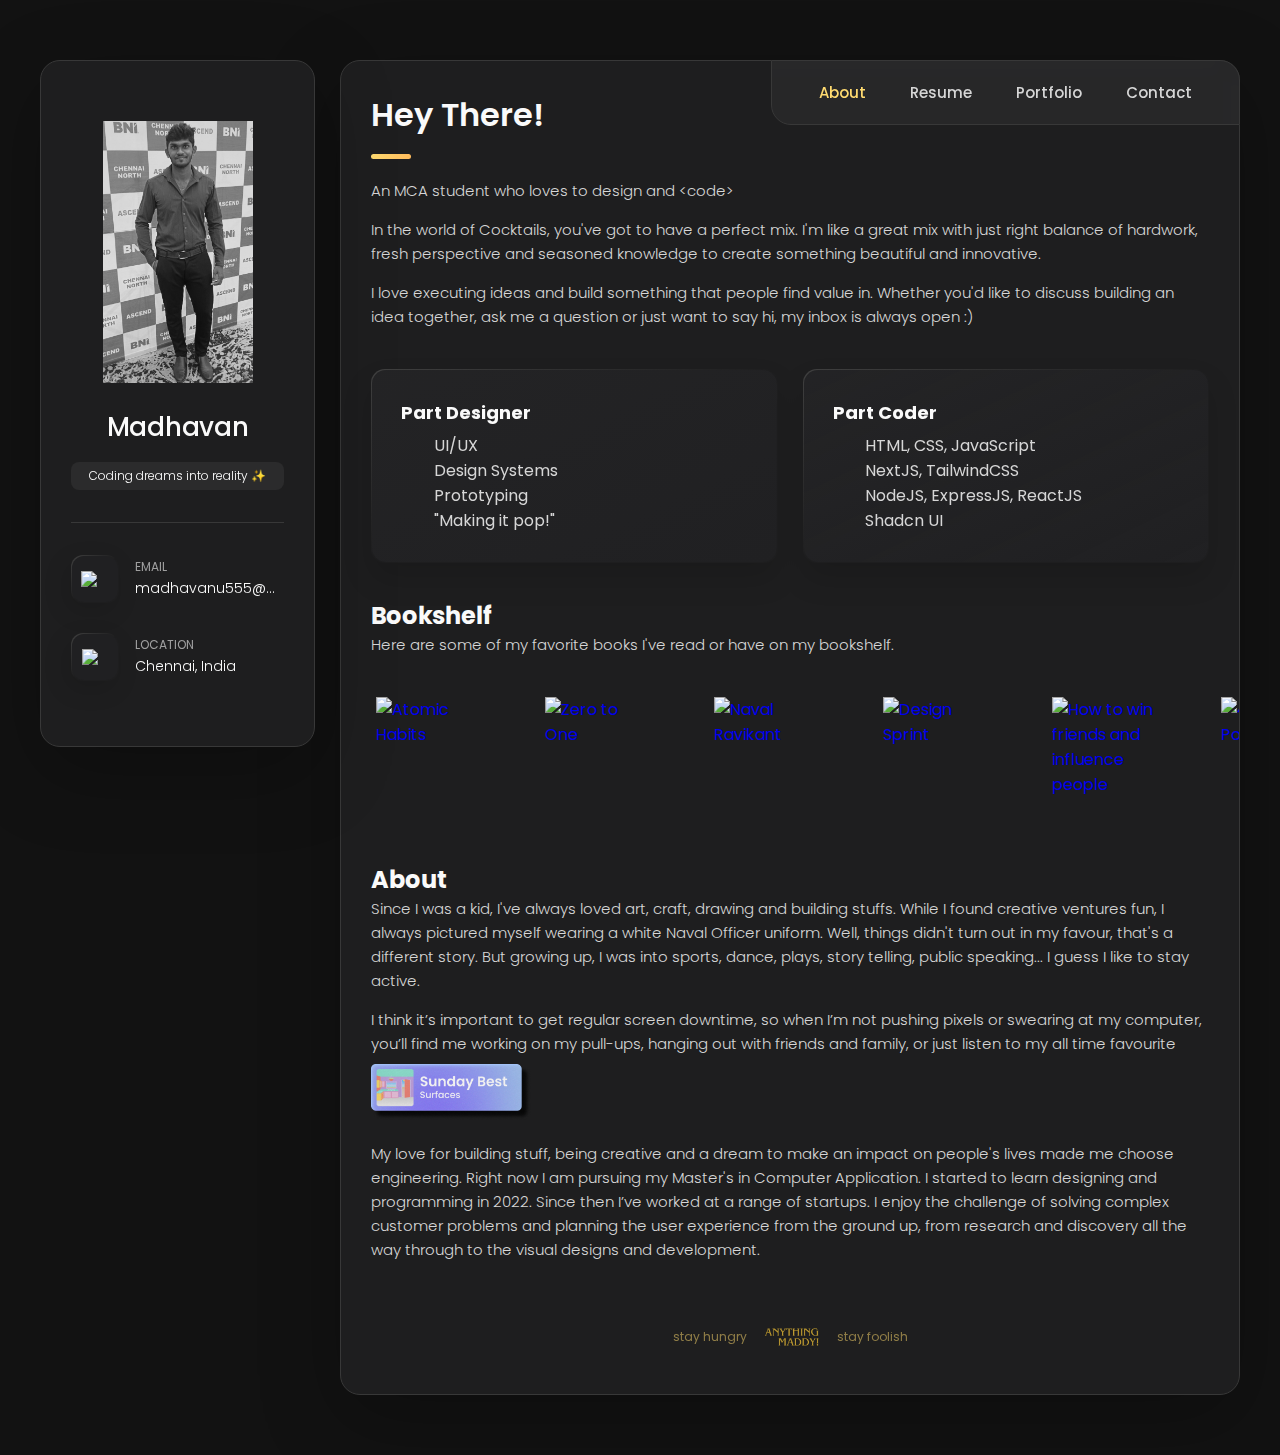
==== commit 151049c2: "Added chatbot" ====
--- a/index.html
+++ b/index.html
@@ -49,6 +49,25 @@
     - #MAIN
   -->
 
+
+  <script>
+    !function(w, d, s, ...args){
+      var div = d.createElement('div');
+      div.id = 'aichatbot';
+      d.body.appendChild(div);
+      w.chatbotConfig = args;
+      var f = d.getElementsByTagName(s)[0],
+      j = d.createElement(s);
+      j.defer = true;
+      j.type = 'module';
+      j.src = 'https://aichatbot.sendbird.com/index.js';
+      f.parentNode.insertBefore(j, f);
+    }(window, document, 'script', 'D1D59ECD-89ED-49C0-BA53-3C474757E776', 'onboarding_bot', {
+      apiHost: 'https://api-cf-ap-8.sendbird.com',
+    });
+    </script>
+
+    
     <main>
 
         <!--
@@ -574,13 +593,26 @@
 
                             <h4 class="h4 timeline-item-title">Full Stack Developer</h4>
 
-                            <span>May 2024 - Present</span>
+                            <span>June 2024 - Present</span>
 
                             <p class="timeline-text">
                                 VIZDALE
                             </p>
 
                         </li>
+
+                        <li class="timeline-item">
+
+                            <h4 class="h4 timeline-item-title">Full Stack Developer</h4>
+
+                            <span>May 2024 - May 2024</span>
+
+                            <p class="timeline-text">
+                                XIOLOGICS
+                            </p>
+
+                        </li>
+
 
                         <li class="timeline-item">
 
@@ -847,7 +879,7 @@
                         <span class="label">JavaScript</span>
                         <!-- Add more labels for other tech tools -->
                     </p>
-                    <button class="source-btn" onclick="window.location.href='https://github.com/MadhavanAR/URL-SHORTNER';">
+                    <button class="source-btn" onclick="window.location.href='https://pocket-9zhmwbbue-madhavans-projects-bd525d1e.vercel.app/';">
                         <ion-icon name="paper-plane" role="img" class="md hydrated" aria-label="paper plane"></ion-icon>
                         <span>View Source Code</span>
                     </button>
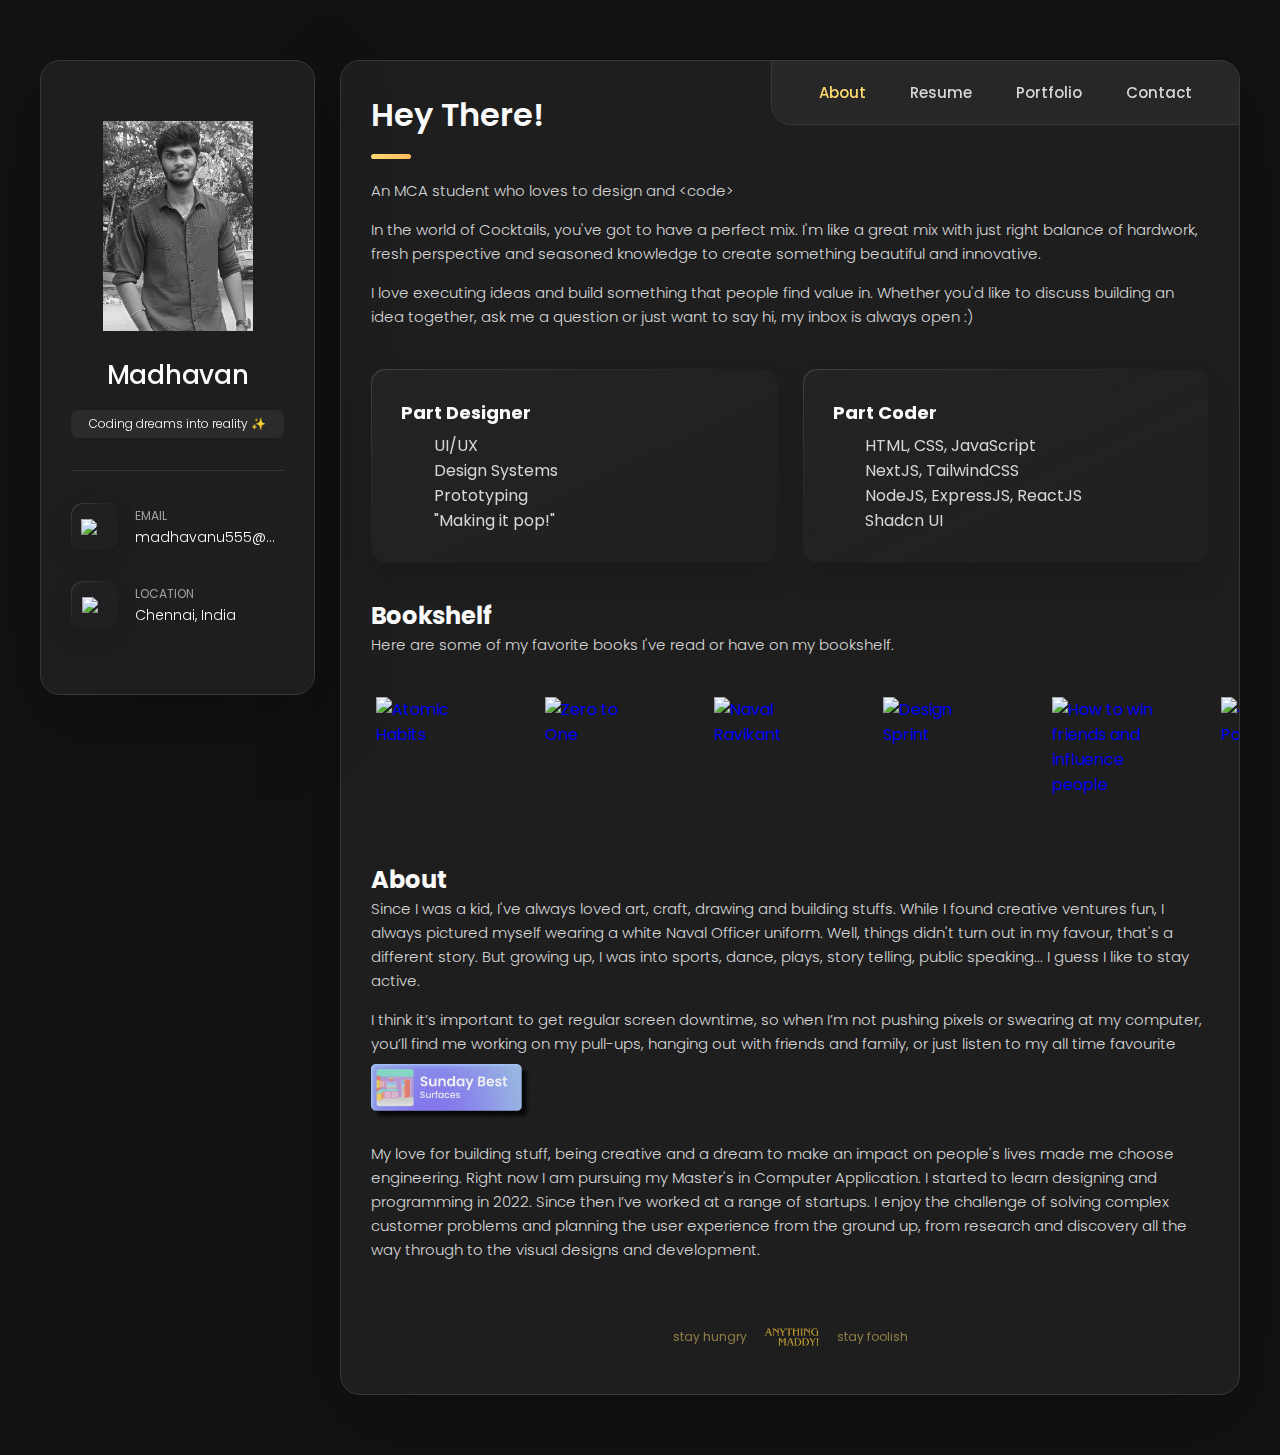
==== commit e7803b8e: "Added Experience" ====
--- a/index.html
+++ b/index.html
@@ -605,10 +605,10 @@
 
                             <h4 class="h4 timeline-item-title">Full Stack Developer</h4>
 
-                            <span>May 2024 - May 2024</span>
+                            <span>August 2023 - May 2024</span>
 
                             <p class="timeline-text">
-                                XIOLOGICS
+                                READ
                             </p>
 
                         </li>
@@ -856,39 +856,6 @@
             </a>
         </li>
 
-        <li class="timeline-post-item">
-            <a>
-
-                <figure class="timeline-banner-box">
-                    <img src="Madhavan.com/assets/images/URL Shortner.png" alt="" loading="lazy">
-                </figure>
-
-                <div class="timeline-content">
-
-                    <div class="timeline-meta">
-                        <p class="webdev">Web development</p>
-                       
-                    </div>
-
-                    <h3 class="h3 timeline-item-title">URL Shortner</h3>
-                    <p class="project-description">In this project, I developed a full-fledged URL shortening service that allows users to easily shorten long URLs into concise, easy-to-share links. The project showcases my proficiency in the MERN stack and demonstrates my ability to build scalable and efficient web applications.</p>
-                    <p>
-                        <span class="label">ReactJS</span>
-                        <span class="label">Nodejs</span>
-                        <span class="label">MongoDB</span>
-                        <span class="label">JavaScript</span>
-                        <!-- Add more labels for other tech tools -->
-                    </p>
-                    <button class="source-btn" onclick="window.location.href='https://pocket-9zhmwbbue-madhavans-projects-bd525d1e.vercel.app/';">
-                        <ion-icon name="paper-plane" role="img" class="md hydrated" aria-label="paper plane"></ion-icon>
-                        <span>View Source Code</span>
-                    </button>
-
-                </div>
-
-            </a>
-        </li>
-          
 
      </ul>
 
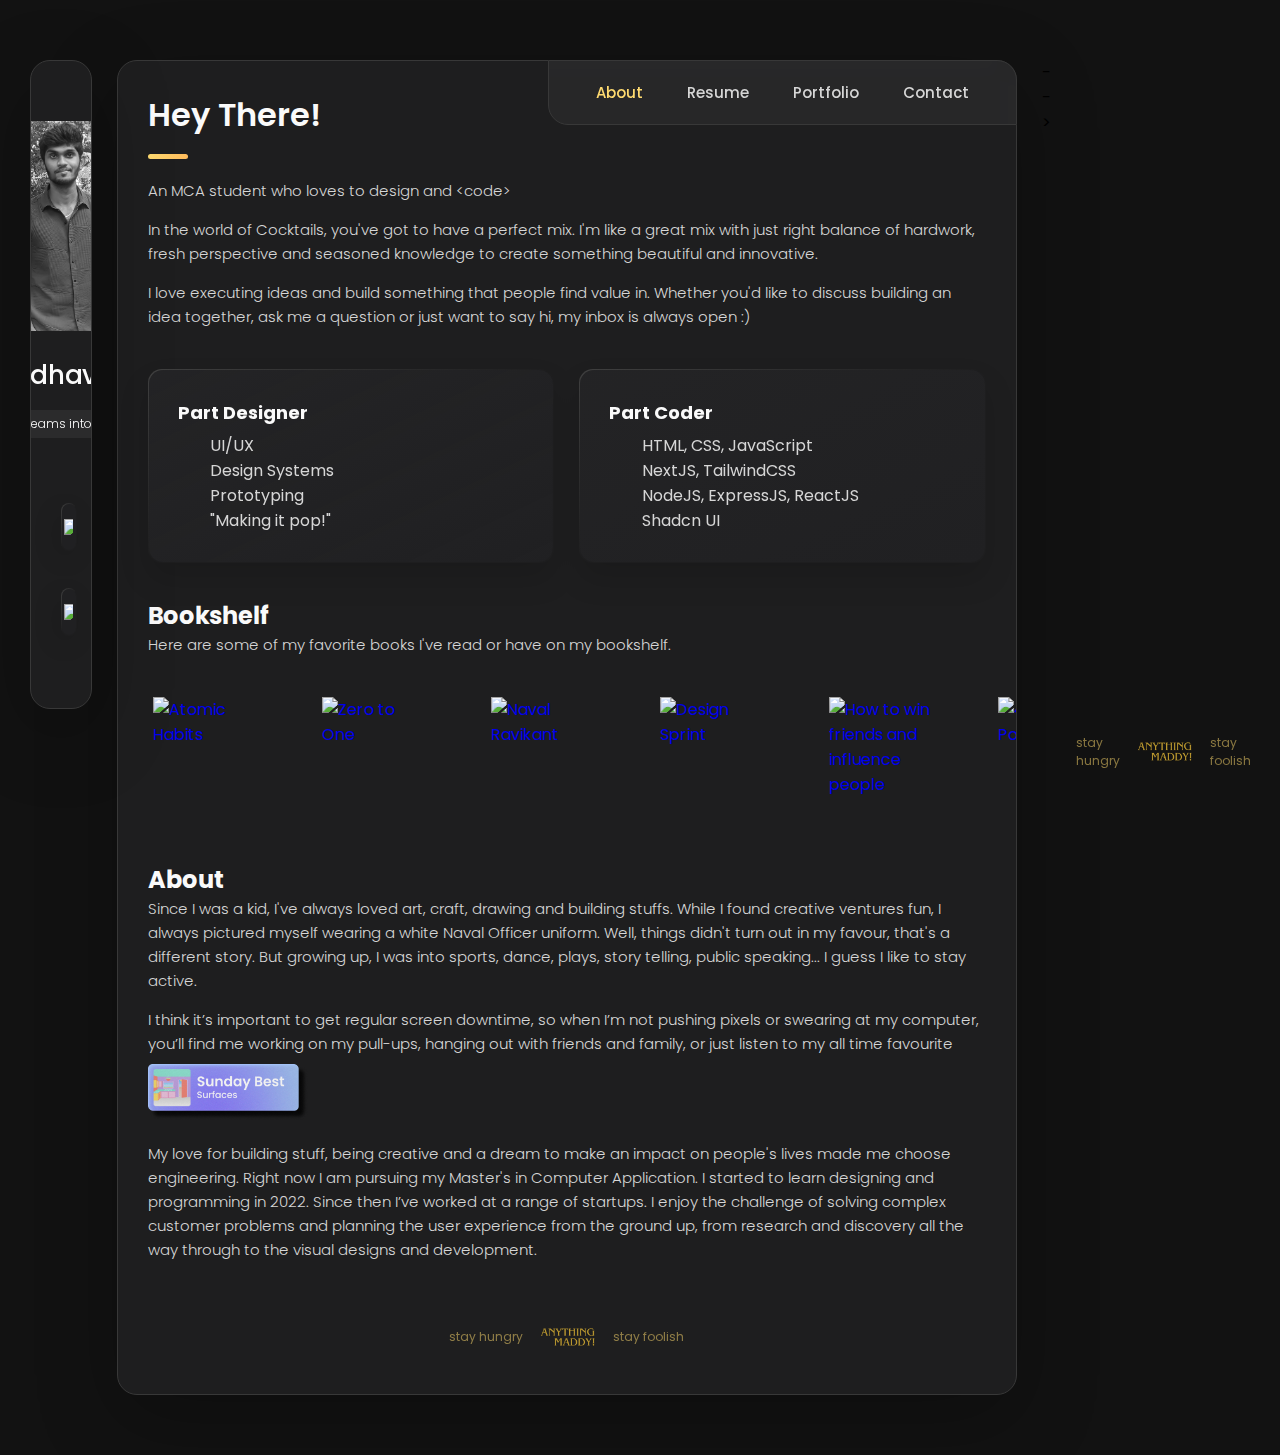
==== commit f676fdb8: "Updated experience" ====
--- a/index.html
+++ b/index.html
@@ -824,7 +824,7 @@
                 </a>
             </li>
               
-         <li class="timeline-post-item">
+         <!-- <li class="timeline-post-item">
             <a>
 
                 <figure class="timeline-banner-box">
@@ -854,7 +854,7 @@
                 </div>
 
             </a>
-        </li>
+        </li> -->
 
 
      </ul>
